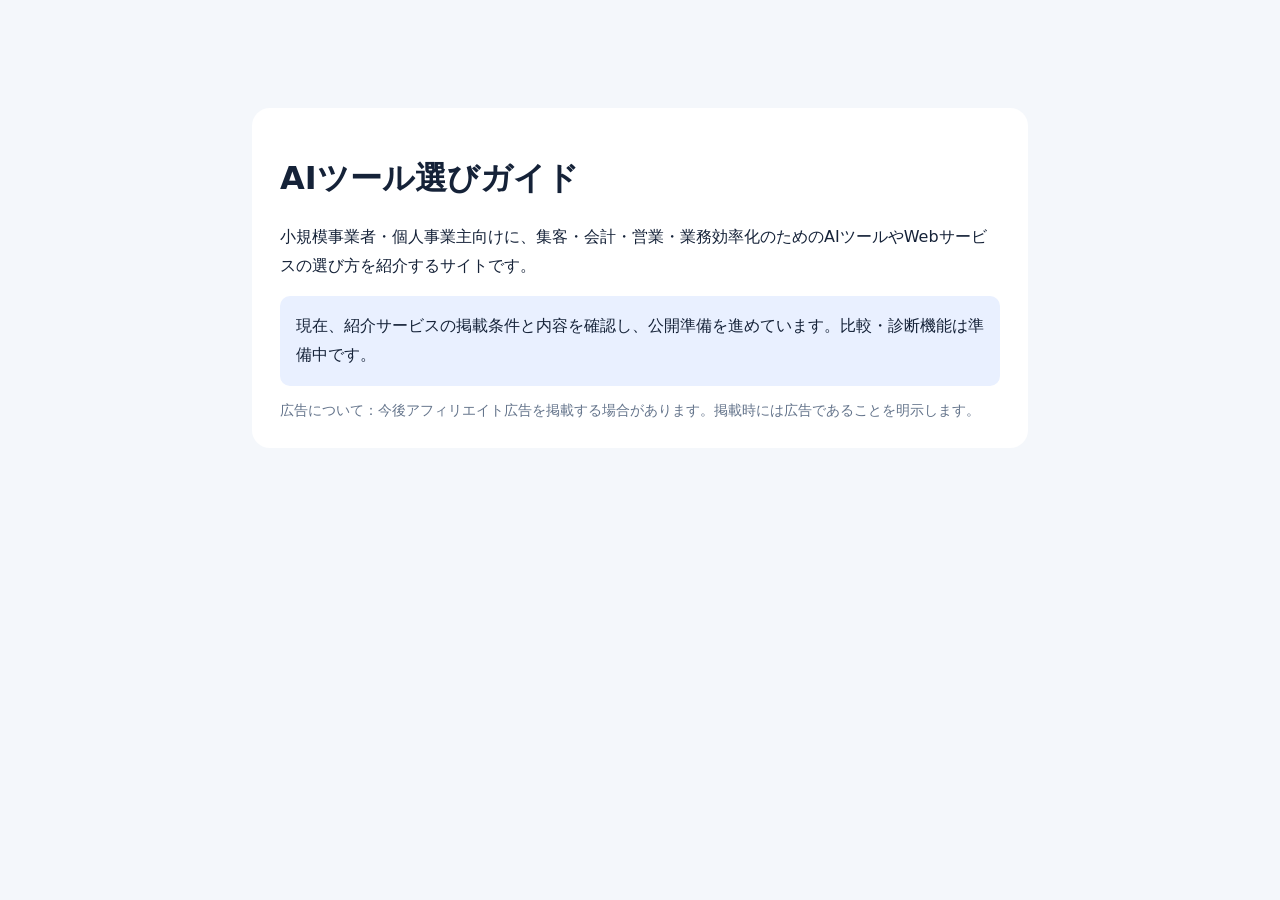
==== index.html @ c99169ab "Add initial Japanese website" ====
<!doctype html>
<html lang="ja"><head><meta charset="utf-8"><meta name="viewport" content="width=device-width,initial-scale=1"><meta name="robots" content="noindex,nofollow"><title>AIツール選びガイド｜準備中</title><style>body{font-family:system-ui,sans-serif;background:#f4f7fb;color:#152238;margin:0}main{max-width:720px;margin:12vh auto;padding:28px;background:white;border-radius:18px}h1{font-size:2rem}p{line-height:1.8}.note{background:#e9f0ff;padding:16px;border-radius:10px}footer{font-size:.85rem;color:#64748b}</style></head><body><main><h1>AIツール選びガイド</h1><p>小規模事業者・個人事業主向けに、集客・会計・営業・業務効率化のためのAIツールやWebサービスの選び方を紹介するサイトです。</p><p class="note">現在、紹介サービスの掲載条件と内容を確認し、公開準備を進めています。比較・診断機能は準備中です。</p><footer>広告について：今後アフィリエイト広告を掲載する場合があります。掲載時には広告であることを明示します。</footer></main></body></html>
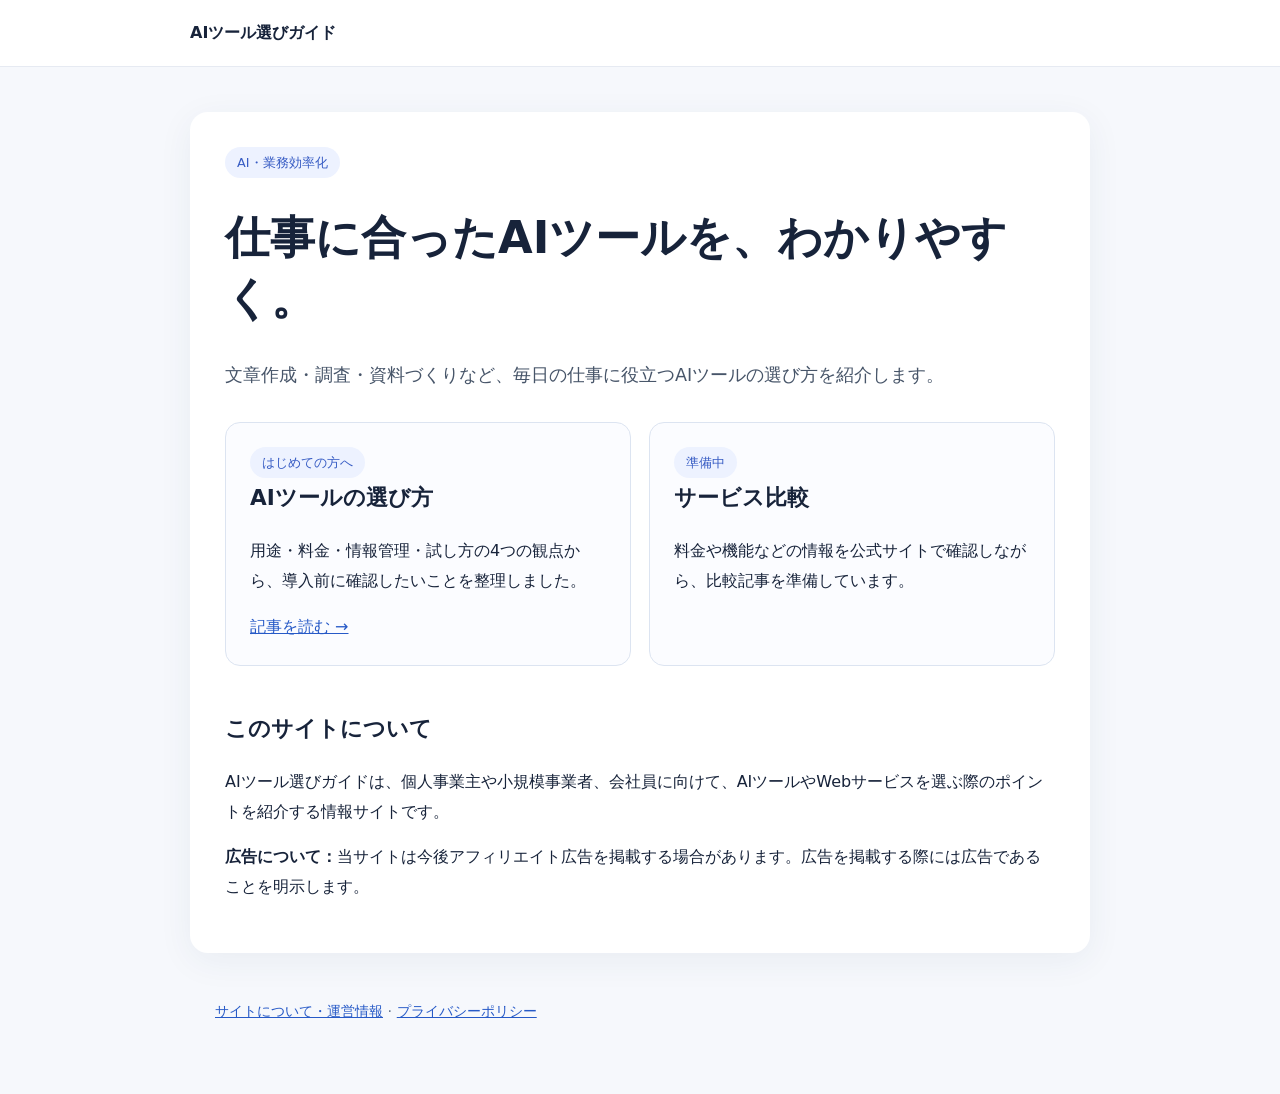
==== commit 9f53c8d6: "Publish informational AI tools guide homepage" ====
--- a/index.html
+++ b/index.html
@@ -1,2 +1 @@
-<!doctype html>
-<html lang="ja"><head><meta charset="utf-8"><meta name="viewport" content="width=device-width,initial-scale=1"><meta name="robots" content="noindex,nofollow"><title>AIツール選びガイド｜準備中</title><style>body{font-family:system-ui,sans-serif;background:#f4f7fb;color:#152238;margin:0}main{max-width:720px;margin:12vh auto;padding:28px;background:white;border-radius:18px}h1{font-size:2rem}p{line-height:1.8}.note{background:#e9f0ff;padding:16px;border-radius:10px}footer{font-size:.85rem;color:#64748b}</style></head><body><main><h1>AIツール選びガイド</h1><p>小規模事業者・個人事業主向けに、集客・会計・営業・業務効率化のためのAIツールやWebサービスの選び方を紹介するサイトです。</p><p class="note">現在、紹介サービスの掲載条件と内容を確認し、公開準備を進めています。比較・診断機能は準備中です。</p><footer>広告について：今後アフィリエイト広告を掲載する場合があります。掲載時には広告であることを明示します。</footer></main></body></html>
+<!doctype html><html lang="ja"><head><meta charset="utf-8"><meta name="viewport" content="width=device-width,initial-scale=1"><meta name="description" content="仕事で使うAIツールの選び方や導入時の確認ポイントを紹介します。"><title>AIツール選びガイド｜仕事に役立つAIツールの選び方</title><link rel="stylesheet" href="style.css"></head><body><header><a href="index.html">AIツール選びガイド</a></header><main><span class="pill">AI・業務効率化</span><h1>仕事に合ったAIツールを、わかりやすく。</h1><p class="lead">文章作成・調査・資料づくりなど、毎日の仕事に役立つAIツールの選び方を紹介します。</p><div class="cards"><section class="card"><span class="pill">はじめての方へ</span><h2>AIツールの選び方</h2><p>用途・料金・情報管理・試し方の4つの観点から、導入前に確認したいことを整理しました。</p><a href="articles/ai-tool-selection.html">記事を読む →</a></section><section class="card"><span class="pill">準備中</span><h2>サービス比較</h2><p>料金や機能などの情報を公式サイトで確認しながら、比較記事を準備しています。</p></section></div><h2>このサイトについて</h2><p>AIツール選びガイドは、個人事業主や小規模事業者、会社員に向けて、AIツールやWebサービスを選ぶ際のポイントを紹介する情報サイトです。</p><p><strong>広告について：</strong>当サイトは今後アフィリエイト広告を掲載する場合があります。広告を掲載する際には広告であることを明示します。</p></main><footer><a href="about.html">サイトについて・運営情報</a> · <a href="privacy.html">プライバシーポリシー</a></footer></body></html>
--- a/style.css
+++ b/style.css
@@ -0,0 +1 @@
+:root{color-scheme:light}*{box-sizing:border-box}body{margin:0;background:#f6f8fc;color:#17233a;font-family:system-ui,-apple-system,"Noto Sans JP",sans-serif;line-height:1.85}header{padding:18px max(24px,calc((100vw - 900px)/2));background:#fff;border-bottom:1px solid #e6eaf2}header a{font-weight:800;color:#17233a;text-decoration:none}main{max-width:900px;margin:45px auto;padding:35px;background:#fff;border-radius:18px;box-shadow:0 8px 35px #233b6110}h1{font-size:clamp(1.8rem,4vw,2.8rem);line-height:1.35}h2{margin-top:2em;font-size:1.35rem}p{margin:1em 0}a{color:#275ac7}.eyebrow{font-size:.85rem;font-weight:700;color:#375cc4}.lead{font-size:1.1rem;color:#475569}.cards{display:grid;grid-template-columns:repeat(auto-fit,minmax(240px,1fr));gap:18px;margin:30px 0}.card{border:1px solid #dce4f1;border-radius:15px;padding:24px;background:#fbfcff}.card h2{margin-top:0}.pill{display:inline-block;background:#edf2ff;color:#375cc4;padding:4px 12px;border-radius:20px;font-size:.8rem}footer{max-width:900px;margin:25px auto 70px;padding:0 25px;color:#64748b;font-size:.9rem}@media(max-width:600px){main{margin:20px 12px;padding:22px}header{padding:14px 20px}}
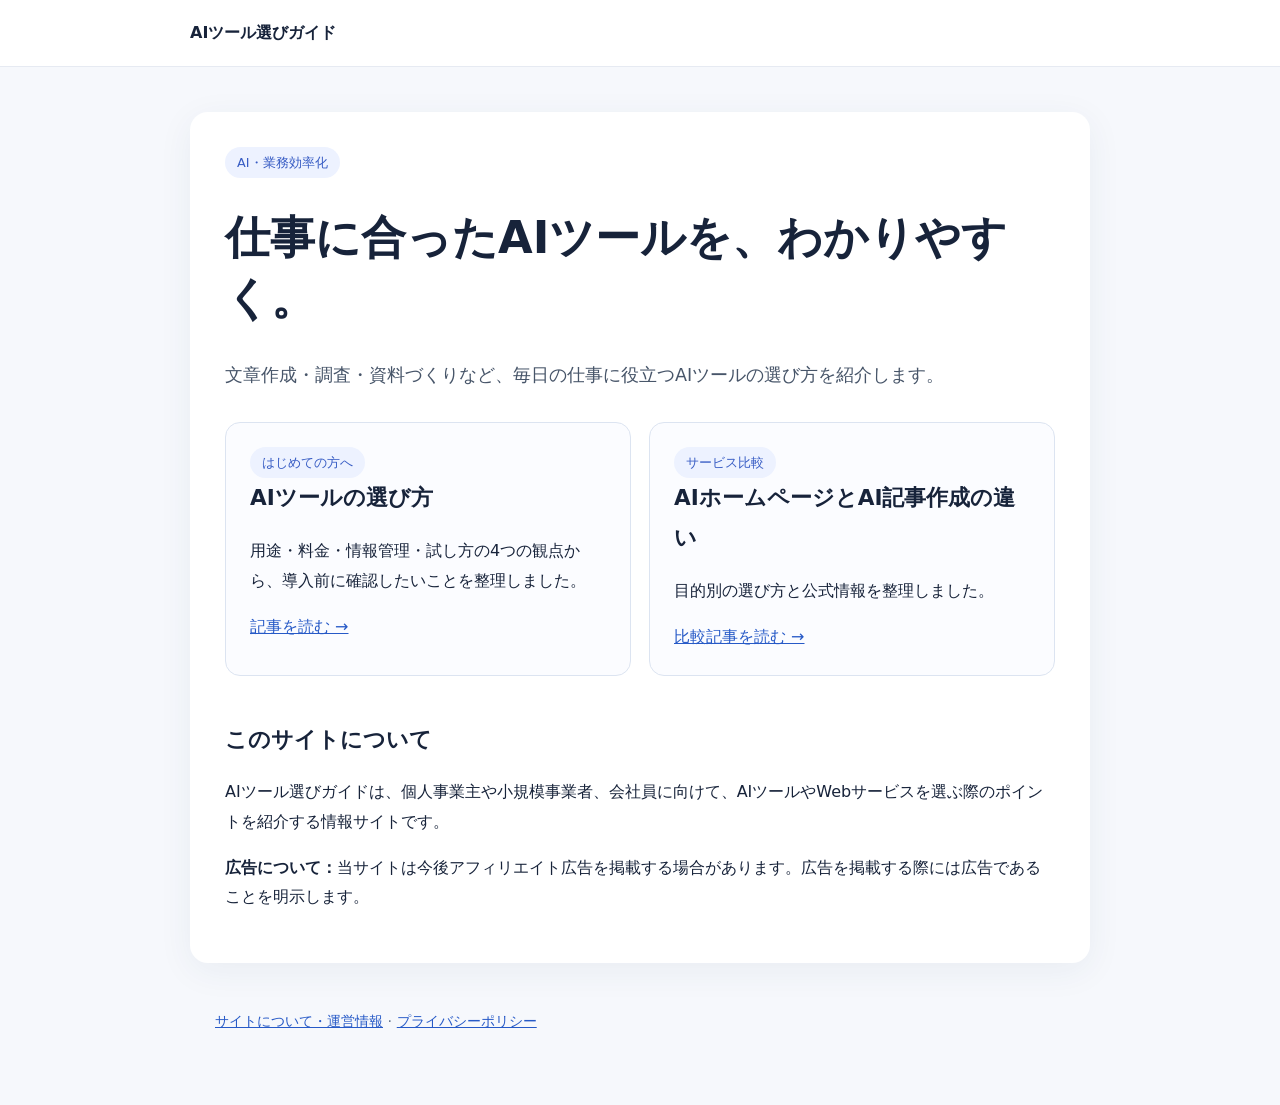
==== commit 6121eb4d: "Link comparison article from homepage" ====
--- a/index.html
+++ b/index.html
@@ -1 +1 @@
-<!doctype html><html lang="ja"><head><meta charset="utf-8"><meta name="viewport" content="width=device-width,initial-scale=1"><meta name="description" content="仕事で使うAIツールの選び方や導入時の確認ポイントを紹介します。"><title>AIツール選びガイド｜仕事に役立つAIツールの選び方</title><link rel="stylesheet" href="style.css"></head><body><header><a href="index.html">AIツール選びガイド</a></header><main><span class="pill">AI・業務効率化</span><h1>仕事に合ったAIツールを、わかりやすく。</h1><p class="lead">文章作成・調査・資料づくりなど、毎日の仕事に役立つAIツールの選び方を紹介します。</p><div class="cards"><section class="card"><span class="pill">はじめての方へ</span><h2>AIツールの選び方</h2><p>用途・料金・情報管理・試し方の4つの観点から、導入前に確認したいことを整理しました。</p><a href="articles/ai-tool-selection.html">記事を読む →</a></section><section class="card"><span class="pill">準備中</span><h2>サービス比較</h2><p>料金や機能などの情報を公式サイトで確認しながら、比較記事を準備しています。</p></section></div><h2>このサイトについて</h2><p>AIツール選びガイドは、個人事業主や小規模事業者、会社員に向けて、AIツールやWebサービスを選ぶ際のポイントを紹介する情報サイトです。</p><p><strong>広告について：</strong>当サイトは今後アフィリエイト広告を掲載する場合があります。広告を掲載する際には広告であることを明示します。</p></main><footer><a href="about.html">サイトについて・運営情報</a> · <a href="privacy.html">プライバシーポリシー</a></footer></body></html>+<!doctype html><html lang="ja"><head><meta charset="utf-8"><meta name="viewport" content="width=device-width,initial-scale=1"><meta name="description" content="仕事で使うAIツールの選び方や導入時の確認ポイントを紹介します。"><title>AIツール選びガイド｜仕事に役立つAIツールの選び方</title><link rel="stylesheet" href="style.css"></head><body><header><a href="index.html">AIツール選びガイド</a></header><main><span class="pill">AI・業務効率化</span><h1>仕事に合ったAIツールを、わかりやすく。</h1><p class="lead">文章作成・調査・資料づくりなど、毎日の仕事に役立つAIツールの選び方を紹介します。</p><div class="cards"><section class="card"><span class="pill">はじめての方へ</span><h2>AIツールの選び方</h2><p>用途・料金・情報管理・試し方の4つの観点から、導入前に確認したいことを整理しました。</p><a href="articles/ai-tool-selection.html">記事を読む →</a></section><section class="card"><span class="pill">サービス比較</span><h2>AIホームページとAI記事作成の違い</h2><p>目的別の選び方と公式情報を整理しました。</p><a href="articles/ai-homepage-vs-ai-writer.html">比較記事を読む →</a></section></div><h2>このサイトについて</h2><p>AIツール選びガイドは、個人事業主や小規模事業者、会社員に向けて、AIツールやWebサービスを選ぶ際のポイントを紹介する情報サイトです。</p><p><strong>広告について：</strong>当サイトは今後アフィリエイト広告を掲載する場合があります。広告を掲載する際には広告であることを明示します。</p></main><footer><a href="about.html">サイトについて・運営情報</a> · <a href="privacy.html">プライバシーポリシー</a></footer></body></html>
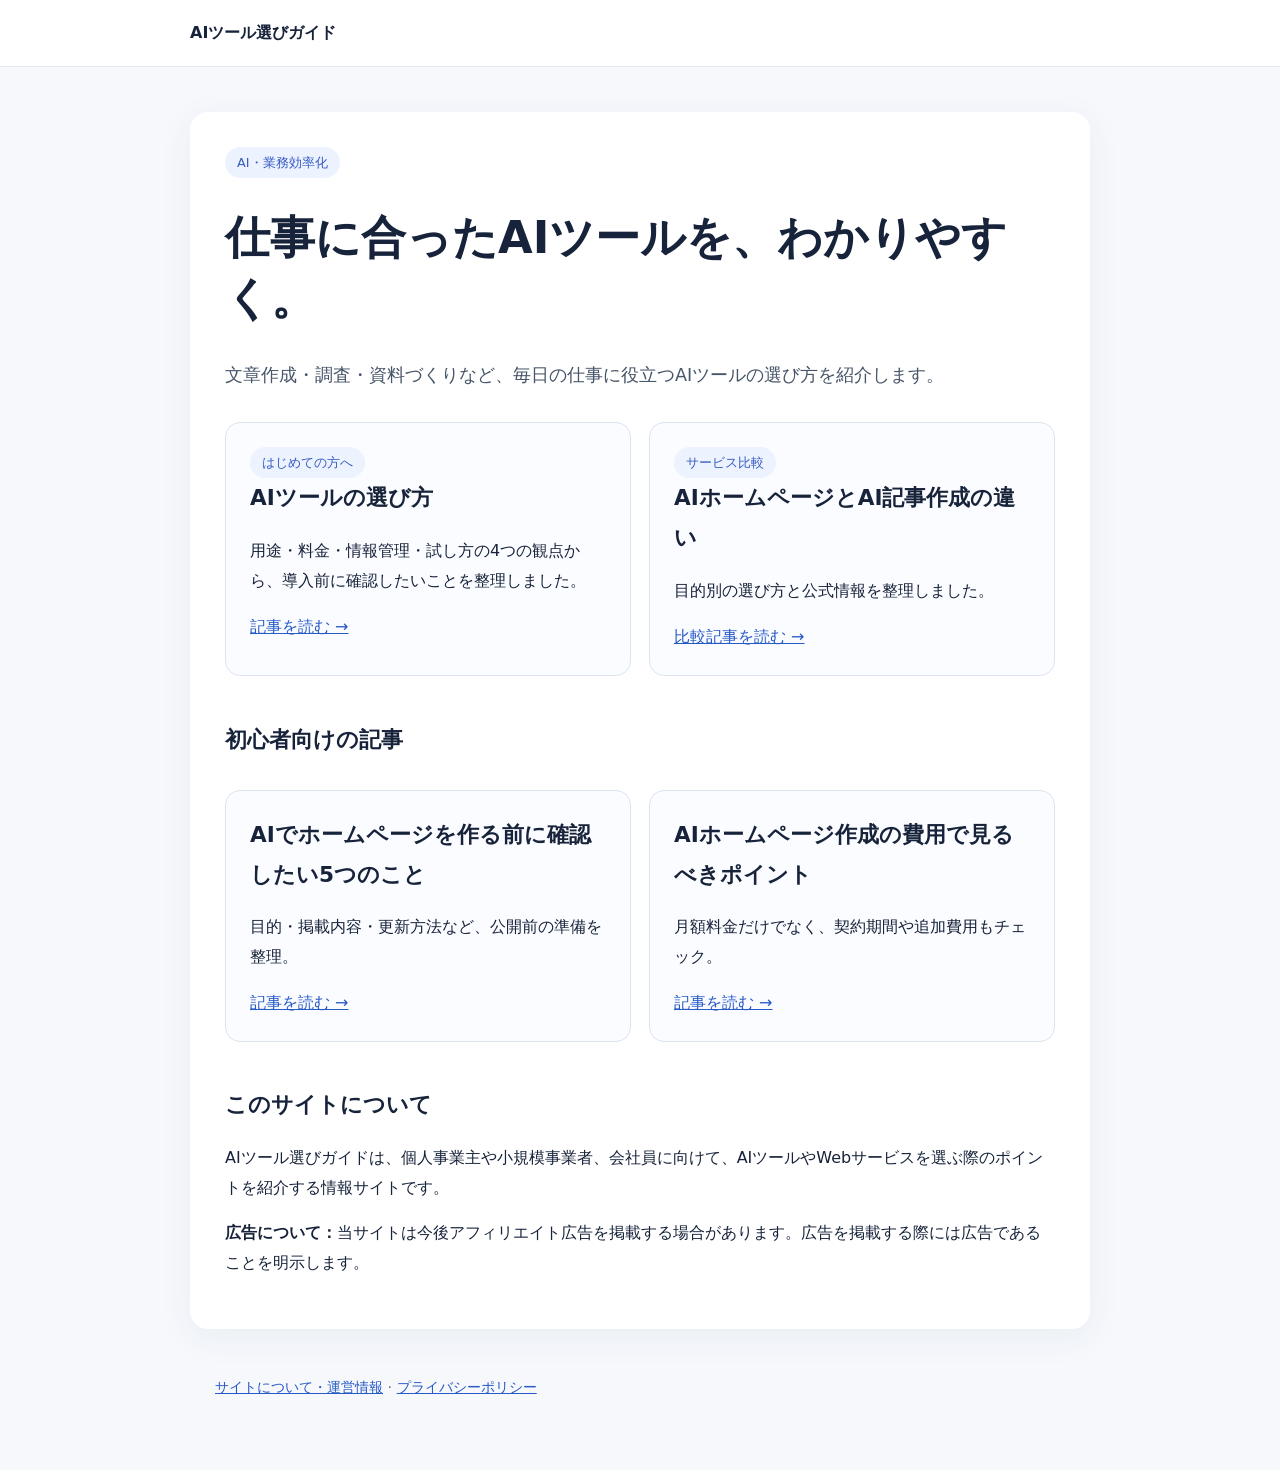
==== commit 1fd0bbe3: "Feature new guides on homepage" ====
--- a/index.html
+++ b/index.html
@@ -1 +1 @@
-<!doctype html><html lang="ja"><head><meta charset="utf-8"><meta name="viewport" content="width=device-width,initial-scale=1"><meta name="description" content="仕事で使うAIツールの選び方や導入時の確認ポイントを紹介します。"><title>AIツール選びガイド｜仕事に役立つAIツールの選び方</title><link rel="stylesheet" href="style.css"></head><body><header><a href="index.html">AIツール選びガイド</a></header><main><span class="pill">AI・業務効率化</span><h1>仕事に合ったAIツールを、わかりやすく。</h1><p class="lead">文章作成・調査・資料づくりなど、毎日の仕事に役立つAIツールの選び方を紹介します。</p><div class="cards"><section class="card"><span class="pill">はじめての方へ</span><h2>AIツールの選び方</h2><p>用途・料金・情報管理・試し方の4つの観点から、導入前に確認したいことを整理しました。</p><a href="articles/ai-tool-selection.html">記事を読む →</a></section><section class="card"><span class="pill">サービス比較</span><h2>AIホームページとAI記事作成の違い</h2><p>目的別の選び方と公式情報を整理しました。</p><a href="articles/ai-homepage-vs-ai-writer.html">比較記事を読む →</a></section></div><h2>このサイトについて</h2><p>AIツール選びガイドは、個人事業主や小規模事業者、会社員に向けて、AIツールやWebサービスを選ぶ際のポイントを紹介する情報サイトです。</p><p><strong>広告について：</strong>当サイトは今後アフィリエイト広告を掲載する場合があります。広告を掲載する際には広告であることを明示します。</p></main><footer><a href="about.html">サイトについて・運営情報</a> · <a href="privacy.html">プライバシーポリシー</a></footer></body></html>+<!doctype html><html lang="ja"><head><meta charset="utf-8"><meta name="viewport" content="width=device-width,initial-scale=1"><meta name="description" content="仕事で使うAIツールの選び方や導入時の確認ポイントを紹介します。"><title>AIツール選びガイド｜仕事に役立つAIツールの選び方</title><link rel="stylesheet" href="style.css"></head><body><header><a href="index.html">AIツール選びガイド</a></header><main><span class="pill">AI・業務効率化</span><h1>仕事に合ったAIツールを、わかりやすく。</h1><p class="lead">文章作成・調査・資料づくりなど、毎日の仕事に役立つAIツールの選び方を紹介します。</p><div class="cards"><section class="card"><span class="pill">はじめての方へ</span><h2>AIツールの選び方</h2><p>用途・料金・情報管理・試し方の4つの観点から、導入前に確認したいことを整理しました。</p><a href="articles/ai-tool-selection.html">記事を読む →</a></section><section class="card"><span class="pill">サービス比較</span><h2>AIホームページとAI記事作成の違い</h2><p>目的別の選び方と公式情報を整理しました。</p><a href="articles/ai-homepage-vs-ai-writer.html">比較記事を読む →</a></section></div><h2>初心者向けの記事</h2><div class="cards"><section class="card"><h2>AIでホームページを作る前に確認したい5つのこと</h2><p>目的・掲載内容・更新方法など、公開前の準備を整理。</p><a href="articles/ai-homepage-beginner.html">記事を読む →</a></section><section class="card"><h2>AIホームページ作成の費用で見るべきポイント</h2><p>月額料金だけでなく、契約期間や追加費用もチェック。</p><a href="articles/ai-homepage-cost.html">記事を読む →</a></section></div><h2>このサイトについて</h2><p>AIツール選びガイドは、個人事業主や小規模事業者、会社員に向けて、AIツールやWebサービスを選ぶ際のポイントを紹介する情報サイトです。</p><p><strong>広告について：</strong>当サイトは今後アフィリエイト広告を掲載する場合があります。広告を掲載する際には広告であることを明示します。</p></main><footer><a href="about.html">サイトについて・運営情報</a> · <a href="privacy.html">プライバシーポリシー</a></footer></body></html>
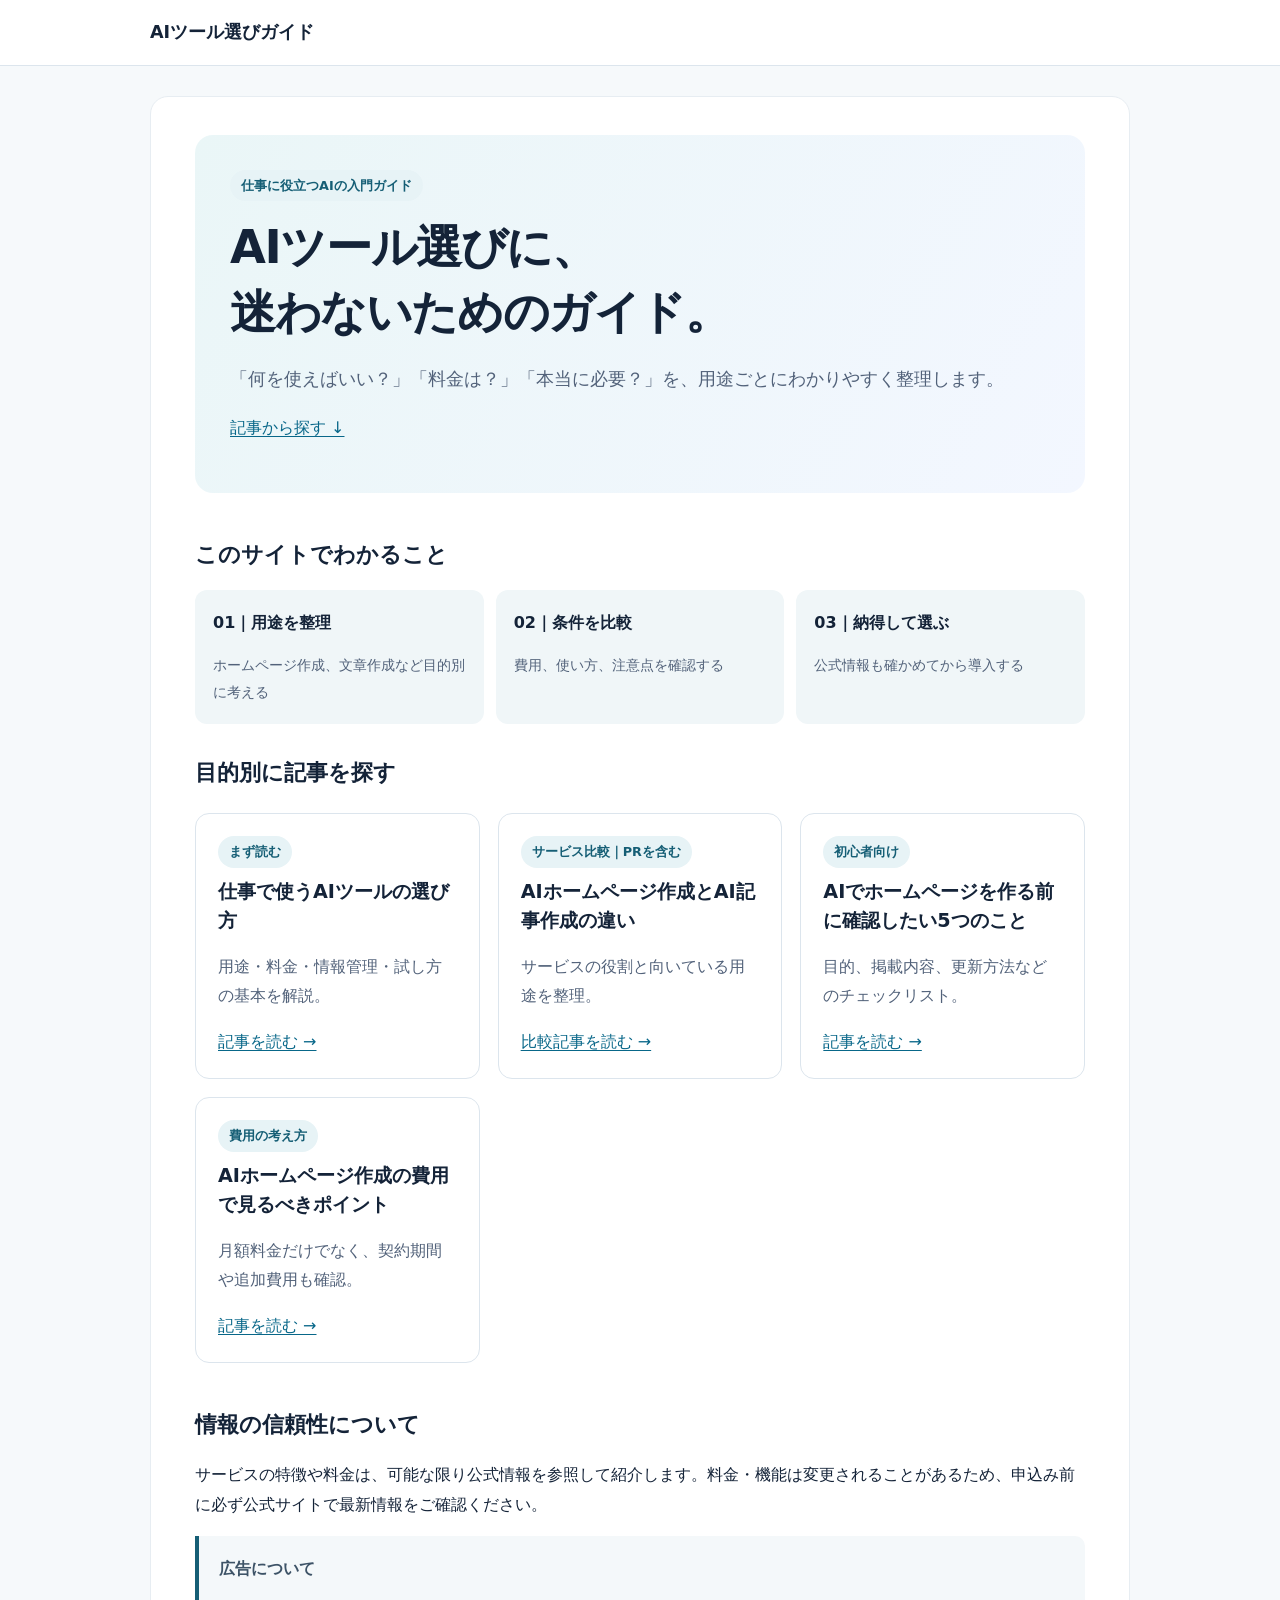
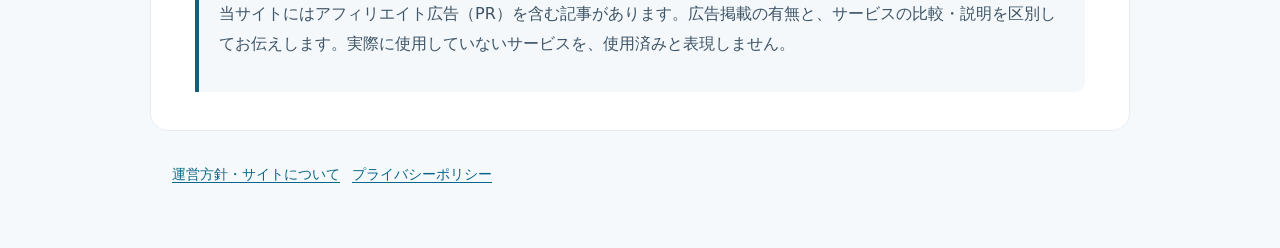
==== commit 5f042f83: "Improve clarity accessibility and editorial transparency" ====
--- a/index.html
+++ b/index.html
@@ -1 +1 @@
-<!doctype html><html lang="ja"><head><meta charset="utf-8"><meta name="viewport" content="width=device-width,initial-scale=1"><meta name="description" content="仕事で使うAIツールの選び方や導入時の確認ポイントを紹介します。"><title>AIツール選びガイド｜仕事に役立つAIツールの選び方</title><link rel="stylesheet" href="style.css"></head><body><header><a href="index.html">AIツール選びガイド</a></header><main><span class="pill">AI・業務効率化</span><h1>仕事に合ったAIツールを、わかりやすく。</h1><p class="lead">文章作成・調査・資料づくりなど、毎日の仕事に役立つAIツールの選び方を紹介します。</p><div class="cards"><section class="card"><span class="pill">はじめての方へ</span><h2>AIツールの選び方</h2><p>用途・料金・情報管理・試し方の4つの観点から、導入前に確認したいことを整理しました。</p><a href="articles/ai-tool-selection.html">記事を読む →</a></section><section class="card"><span class="pill">サービス比較</span><h2>AIホームページとAI記事作成の違い</h2><p>目的別の選び方と公式情報を整理しました。</p><a href="articles/ai-homepage-vs-ai-writer.html">比較記事を読む →</a></section></div><h2>初心者向けの記事</h2><div class="cards"><section class="card"><h2>AIでホームページを作る前に確認したい5つのこと</h2><p>目的・掲載内容・更新方法など、公開前の準備を整理。</p><a href="articles/ai-homepage-beginner.html">記事を読む →</a></section><section class="card"><h2>AIホームページ作成の費用で見るべきポイント</h2><p>月額料金だけでなく、契約期間や追加費用もチェック。</p><a href="articles/ai-homepage-cost.html">記事を読む →</a></section></div><h2>このサイトについて</h2><p>AIツール選びガイドは、個人事業主や小規模事業者、会社員に向けて、AIツールやWebサービスを選ぶ際のポイントを紹介する情報サイトです。</p><p><strong>広告について：</strong>当サイトは今後アフィリエイト広告を掲載する場合があります。広告を掲載する際には広告であることを明示します。</p></main><footer><a href="about.html">サイトについて・運営情報</a> · <a href="privacy.html">プライバシーポリシー</a></footer></body></html>+<!doctype html><html lang="ja"><head><meta charset="utf-8"><meta name="viewport" content="width=device-width,initial-scale=1"><meta name="description" content="AIツールの選び方、ホームページ作成、記事作成の違いを初心者向けに解説。用途と費用を比較して選べる情報サイト。"><title>AIツール選びガイド｜仕事に役立つAIサービスをわかりやすく</title><link rel="stylesheet" href="style.css"></head><body><header><a href="index.html">AIツール選びガイド</a></header><main><section class="hero"><span class="pill">仕事に役立つAIの入門ガイド</span><h1>AIツール選びに、<br>迷わないためのガイド。</h1><p class="lead">「何を使えばいい？」「料金は？」「本当に必要？」を、用途ごとにわかりやすく整理します。</p><p><a href="#guides">記事から探す ↓</a></p></section><section aria-labelledby="how-title"><h2 id="how-title">このサイトでわかること</h2><div class="steps"><div class="step"><strong>01｜用途を整理</strong><p>ホームページ作成、文章作成など目的別に考える</p></div><div class="step"><strong>02｜条件を比較</strong><p>費用、使い方、注意点を確認する</p></div><div class="step"><strong>03｜納得して選ぶ</strong><p>公式情報も確かめてから導入する</p></div></div></section><section id="guides" aria-labelledby="guides-title"><div class="section-heading"><h2 id="guides-title">目的別に記事を探す</h2></div><div class="cards"><article class="card"><span class="pill">まず読む</span><h2>仕事で使うAIツールの選び方</h2><p>用途・料金・情報管理・試し方の基本を解説。</p><a href="articles/ai-tool-selection.html">記事を読む →</a></article><article class="card"><span class="pill">サービス比較｜PRを含む</span><h2>AIホームページ作成とAI記事作成の違い</h2><p>サービスの役割と向いている用途を整理。</p><a href="articles/ai-homepage-vs-ai-writer.html">比較記事を読む →</a></article><article class="card"><span class="pill">初心者向け</span><h2>AIでホームページを作る前に確認したい5つのこと</h2><p>目的、掲載内容、更新方法などのチェックリスト。</p><a href="articles/ai-homepage-beginner.html">記事を読む →</a></article><article class="card"><span class="pill">費用の考え方</span><h2>AIホームページ作成の費用で見るべきポイント</h2><p>月額料金だけでなく、契約期間や追加費用も確認。</p><a href="articles/ai-homepage-cost.html">記事を読む →</a></article></div></section><section aria-labelledby="policy-title"><h2 id="policy-title">情報の信頼性について</h2><p>サービスの特徴や料金は、可能な限り公式情報を参照して紹介します。料金・機能は変更されることがあるため、申込み前に必ず公式サイトで最新情報をご確認ください。</p><div class="note"><strong>広告について</strong><p>当サイトにはアフィリエイト広告（PR）を含む記事があります。広告掲載の有無と、サービスの比較・説明を区別してお伝えします。実際に使用していないサービスを、使用済みと表現しません。</p></div></section></main><footer><a href="about.html">運営方針・サイトについて</a><a href="privacy.html">プライバシーポリシー</a></footer></body></html>
--- a/style.css
+++ b/style.css
@@ -1 +1 @@
-:root{color-scheme:light}*{box-sizing:border-box}body{margin:0;background:#f6f8fc;color:#17233a;font-family:system-ui,-apple-system,"Noto Sans JP",sans-serif;line-height:1.85}header{padding:18px max(24px,calc((100vw - 900px)/2));background:#fff;border-bottom:1px solid #e6eaf2}header a{font-weight:800;color:#17233a;text-decoration:none}main{max-width:900px;margin:45px auto;padding:35px;background:#fff;border-radius:18px;box-shadow:0 8px 35px #233b6110}h1{font-size:clamp(1.8rem,4vw,2.8rem);line-height:1.35}h2{margin-top:2em;font-size:1.35rem}p{margin:1em 0}a{color:#275ac7}.eyebrow{font-size:.85rem;font-weight:700;color:#375cc4}.lead{font-size:1.1rem;color:#475569}.cards{display:grid;grid-template-columns:repeat(auto-fit,minmax(240px,1fr));gap:18px;margin:30px 0}.card{border:1px solid #dce4f1;border-radius:15px;padding:24px;background:#fbfcff}.card h2{margin-top:0}.pill{display:inline-block;background:#edf2ff;color:#375cc4;padding:4px 12px;border-radius:20px;font-size:.8rem}footer{max-width:900px;margin:25px auto 70px;padding:0 25px;color:#64748b;font-size:.9rem}@media(max-width:600px){main{margin:20px 12px;padding:22px}header{padding:14px 20px}}+:root{color-scheme:light;--ink:#142338;--muted:#52627a;--line:#dce5ed;--brand:#155e75;--bg:#f6f9fb}*{box-sizing:border-box}html{scroll-behavior:smooth}body{margin:0;background:var(--bg);color:var(--ink);font-family:system-ui,-apple-system,"Noto Sans JP",sans-serif;line-height:1.85}a{color:#086789;text-underline-offset:3px}a:hover{color:#064e65}a:focus-visible{outline:3px solid #f2ae49;outline-offset:3px}header{background:#fff;border-bottom:1px solid var(--line);padding:16px max(22px,calc((100vw - 980px)/2))}header a{font-size:1.1rem;font-weight:800;color:var(--ink);text-decoration:none}main{max-width:980px;margin:30px auto;padding:38px 44px;background:#fff;border:1px solid #e7edf2;border-radius:18px}h1{font-size:clamp(1.9rem,4vw,2.9rem);line-height:1.4;letter-spacing:-.03em}h2{font-size:1.4rem;line-height:1.5;margin-top:2em}h3{font-size:1.12rem}p{margin:1em 0}ul{padding-left:1.5em}.lead{font-size:1.1rem;color:var(--muted)}.pill{display:inline-block;padding:4px 11px;border-radius:999px;background:#e7f3f6;color:#155e75;font-size:.8rem;font-weight:700}.cards{display:grid;grid-template-columns:repeat(auto-fit,minmax(260px,1fr));gap:18px;margin:24px 0}.card{padding:22px;border:1px solid var(--line);border-radius:14px;background:#fff}.card h2{margin:10px 0;font-size:1.2rem}.card p{color:var(--muted)}.hero{padding:35px;background:linear-gradient(120deg,#eaf6f7,#f3f7ff);border-radius:18px}.hero h1{max-width:720px;margin:14px 0}.kicker{color:var(--brand);font-weight:750;font-size:.9rem}.section-heading{display:flex;align-items:center;justify-content:space-between;gap:12px;margin-top:32px}.section-heading h2{margin:0}.steps{display:grid;grid-template-columns:repeat(3,1fr);gap:12px}.step{padding:18px;border-radius:12px;background:#f0f6f8}.step strong{display:block}.step p{font-size:.9rem;color:var(--muted);margin-bottom:0}.note{padding:18px 20px;border-left:4px solid var(--brand);background:#f4f8fa;border-radius:0 10px 10px 0;color:#3d5367}.article-meta{color:var(--muted);font-size:.88rem}.comparison{width:100%;border-collapse:collapse;margin:20px 0}.comparison th,.comparison td{padding:12px;border:1px solid var(--line);text-align:left;vertical-align:top}.comparison th{background:#edf5f7}footer{max-width:980px;margin:24px auto 60px;padding:0 22px;color:var(--muted);font-size:.9rem}footer a{margin-right:12px}@media(max-width:650px){header{padding:13px 18px}main{margin:12px;padding:22px 18px;border-radius:12px}h1{font-size:1.9rem}.hero{padding:24px 18px}.steps{grid-template-columns:1fr}.cards{grid-template-columns:1fr;gap:12px}.card{padding:18px}}
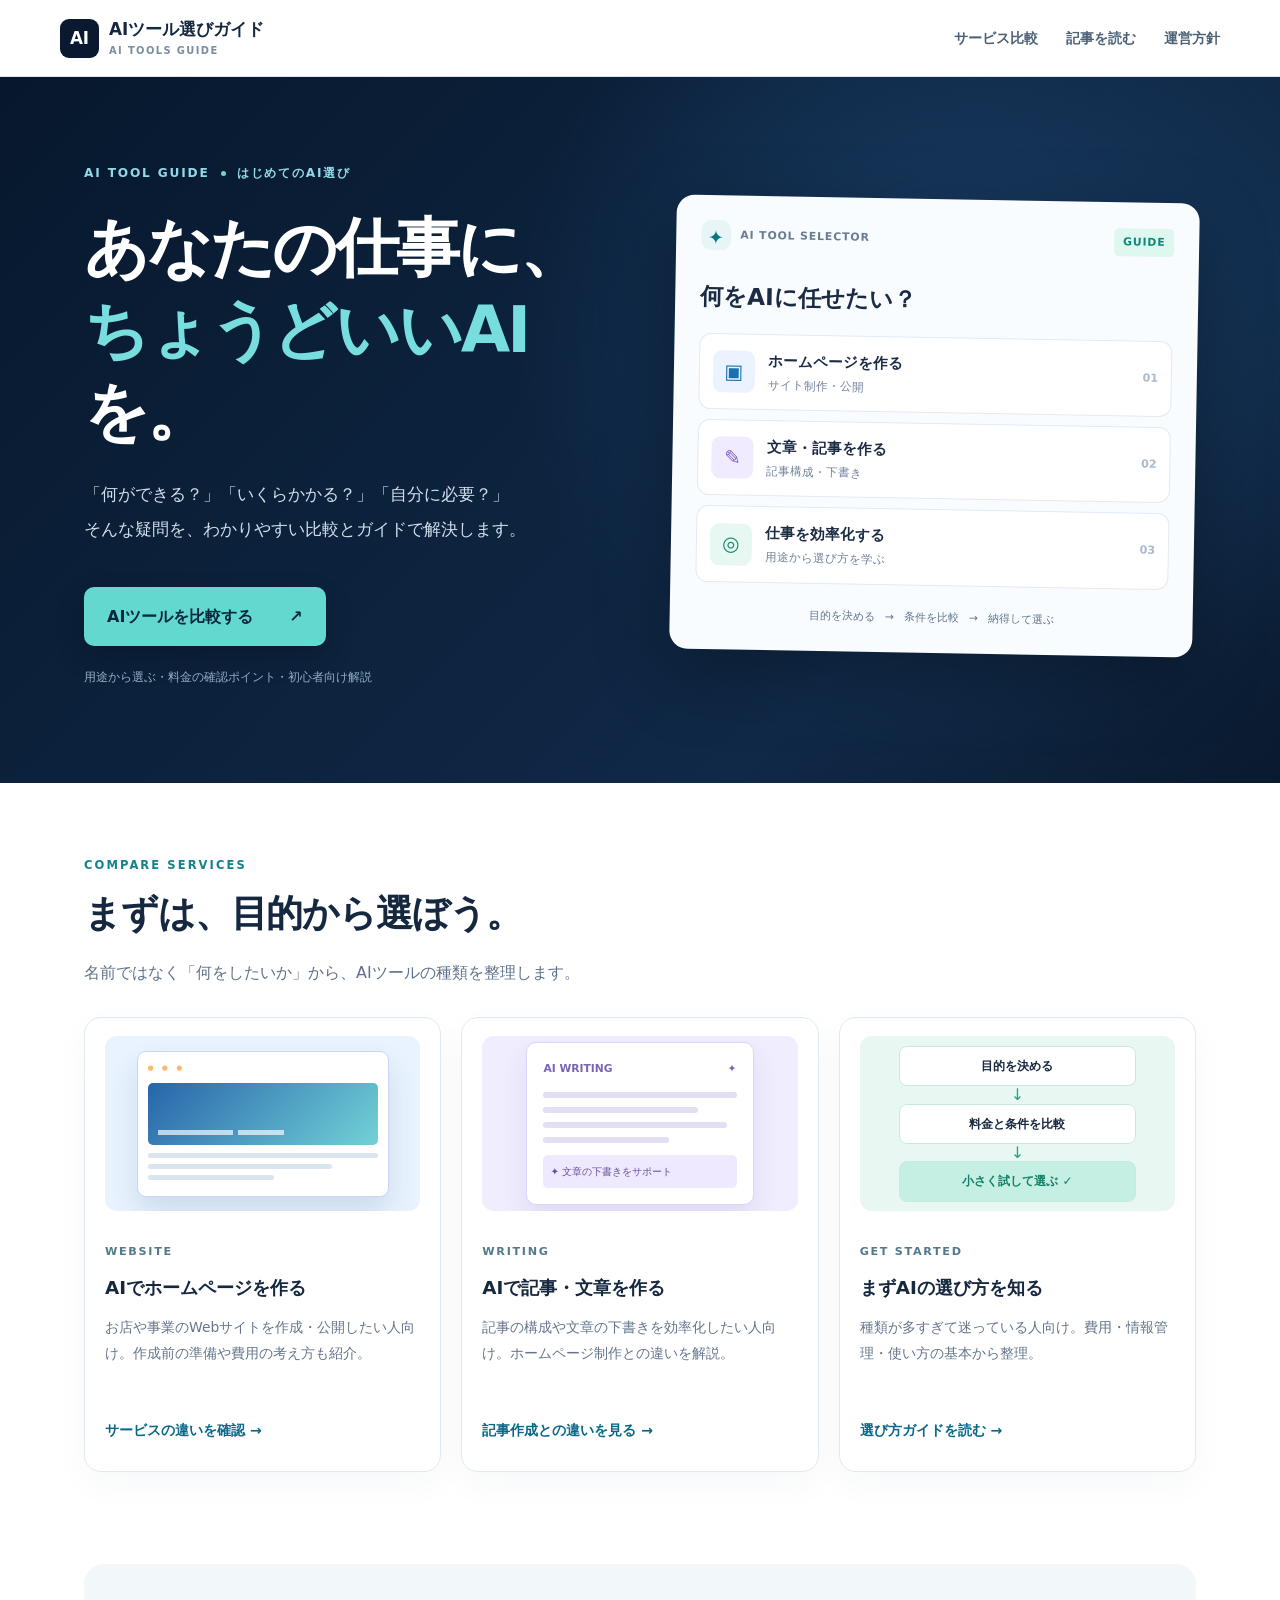
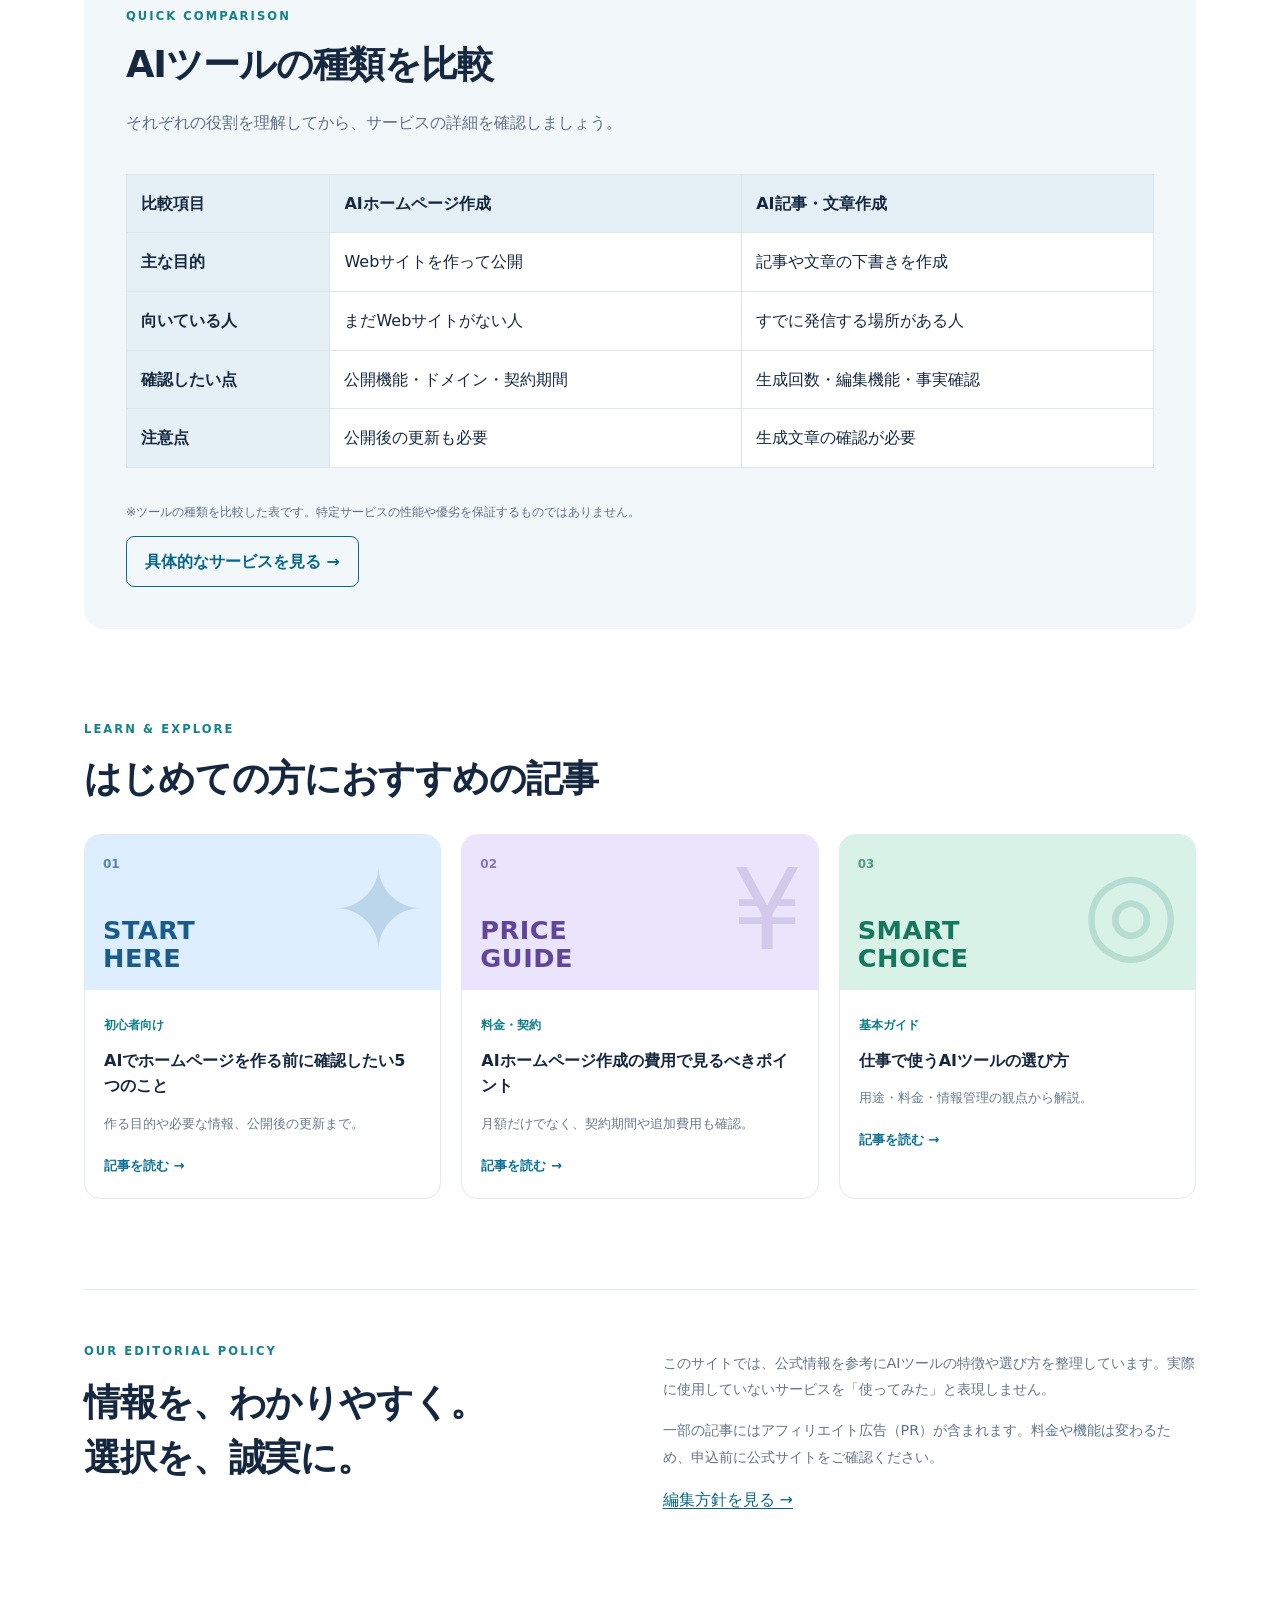
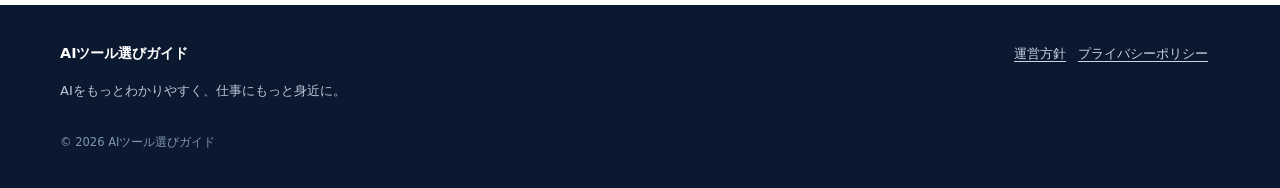
==== commit 6ecda959: "Major homepage visual redesign with illustrated comparison sections" ====
--- a/index.html
+++ b/index.html
@@ -1 +1 @@
-<!doctype html><html lang="ja"><head><meta charset="utf-8"><meta name="viewport" content="width=device-width,initial-scale=1"><meta name="description" content="AIツールの選び方、ホームページ作成、記事作成の違いを初心者向けに解説。用途と費用を比較して選べる情報サイト。"><title>AIツール選びガイド｜仕事に役立つAIサービスをわかりやすく</title><link rel="stylesheet" href="style.css"></head><body><header><a href="index.html">AIツール選びガイド</a></header><main><section class="hero"><span class="pill">仕事に役立つAIの入門ガイド</span><h1>AIツール選びに、<br>迷わないためのガイド。</h1><p class="lead">「何を使えばいい？」「料金は？」「本当に必要？」を、用途ごとにわかりやすく整理します。</p><p><a href="#guides">記事から探す ↓</a></p></section><section aria-labelledby="how-title"><h2 id="how-title">このサイトでわかること</h2><div class="steps"><div class="step"><strong>01｜用途を整理</strong><p>ホームページ作成、文章作成など目的別に考える</p></div><div class="step"><strong>02｜条件を比較</strong><p>費用、使い方、注意点を確認する</p></div><div class="step"><strong>03｜納得して選ぶ</strong><p>公式情報も確かめてから導入する</p></div></div></section><section id="guides" aria-labelledby="guides-title"><div class="section-heading"><h2 id="guides-title">目的別に記事を探す</h2></div><div class="cards"><article class="card"><span class="pill">まず読む</span><h2>仕事で使うAIツールの選び方</h2><p>用途・料金・情報管理・試し方の基本を解説。</p><a href="articles/ai-tool-selection.html">記事を読む →</a></article><article class="card"><span class="pill">サービス比較｜PRを含む</span><h2>AIホームページ作成とAI記事作成の違い</h2><p>サービスの役割と向いている用途を整理。</p><a href="articles/ai-homepage-vs-ai-writer.html">比較記事を読む →</a></article><article class="card"><span class="pill">初心者向け</span><h2>AIでホームページを作る前に確認したい5つのこと</h2><p>目的、掲載内容、更新方法などのチェックリスト。</p><a href="articles/ai-homepage-beginner.html">記事を読む →</a></article><article class="card"><span class="pill">費用の考え方</span><h2>AIホームページ作成の費用で見るべきポイント</h2><p>月額料金だけでなく、契約期間や追加費用も確認。</p><a href="articles/ai-homepage-cost.html">記事を読む →</a></article></div></section><section aria-labelledby="policy-title"><h2 id="policy-title">情報の信頼性について</h2><p>サービスの特徴や料金は、可能な限り公式情報を参照して紹介します。料金・機能は変更されることがあるため、申込み前に必ず公式サイトで最新情報をご確認ください。</p><div class="note"><strong>広告について</strong><p>当サイトにはアフィリエイト広告（PR）を含む記事があります。広告掲載の有無と、サービスの比較・説明を区別してお伝えします。実際に使用していないサービスを、使用済みと表現しません。</p></div></section></main><footer><a href="about.html">運営方針・サイトについて</a><a href="privacy.html">プライバシーポリシー</a></footer></body></html>+<!doctype html><html lang="ja"><head><meta charset="utf-8"><meta name="viewport" content="width=device-width,initial-scale=1"><meta name="description" content="AIホームページ作成やAI文章作成ツールを用途・費用・特徴から比較。初心者にもわかりやすいAIツール選びのガイド。"><meta name="theme-color" content="#0b1930"><title>AIツール選びガイド｜目的から選べるAIサービス比較</title><link rel="stylesheet" href="style.css"></head><body class="homepage"><header class="site-header"><div class="header-inner"><a class="logo" href="index.html"><span class="logo-mark">AI</span><span>AIツール選びガイド<small>AI TOOLS GUIDE</small></span></a><nav aria-label="メインメニュー"><a href="#tools">サービス比較</a><a href="#guides">記事を読む</a><a href="about.html">運営方針</a></nav></div></header><section class="hero-wide"><div class="hero-inner"><div class="hero-copy"><div class="eyebrow-light">AI TOOL GUIDE <span class="tiny-dot"></span> はじめてのAI選び</div><h1>あなたの仕事に、<br><em>ちょうどいいAI</em>を。</h1><p>「何ができる？」「いくらかかる？」「自分に必要？」<br>そんな疑問を、わかりやすい比較とガイドで解決します。</p><a class="cta" href="#tools">AIツールを比較する <span aria-hidden="true">↗</span></a><div class="hero-note">用途から選ぶ・料金の確認ポイント・初心者向け解説</div></div><div class="hero-visual" role="img" aria-label="AIツール選びの流れを表す図解"><div class="visual-top"><span class="visual-orb">✦</span><span>AI TOOL SELECTOR</span><span class="visual-status">GUIDE</span></div><div class="visual-title">何をAIに任せたい？</div><div class="visual-options"><div class="visual-option"><span class="visual-icon">▣</span><span>ホームページを作る<small>サイト制作・公開</small></span><b>01</b></div><div class="visual-option"><span class="visual-icon">✎</span><span>文章・記事を作る<small>記事構成・下書き</small></span><b>02</b></div><div class="visual-option"><span class="visual-icon">◎</span><span>仕事を効率化する<small>用途から選び方を学ぶ</small></span><b>03</b></div></div><div class="visual-bottom"><span>目的を決める</span><span>→</span><span>条件を比較</span><span>→</span><span>納得して選ぶ</span></div></div></div></section><main class="home-main"><section class="section-intro" id="tools"><div><div class="section-kicker">COMPARE SERVICES</div><h2>まずは、目的から選ぼう。</h2><p>名前ではなく「何をしたいか」から、AIツールの種類を整理します。</p></div></section><div class="feature-grid"><article class="feature-card feature-blue"><div class="feature-illustration"><div class="browser-mock"><div class="browser-dots">● ● ●</div><div class="browser-image"><span></span><span></span></div><div class="browser-lines"><i></i><i></i><i></i></div></div></div><span class="feature-label">WEBSITE</span><h3>AIでホームページを作る</h3><p>お店や事業のWebサイトを作成・公開したい人向け。作成前の準備や費用の考え方も紹介。</p><a class="text-link" href="articles/ai-homepage-vs-ai-writer.html">サービスの違いを確認 <span>→</span></a></article><article class="feature-card feature-lilac"><div class="feature-illustration"><div class="document-mock"><div class="doc-top">AI WRITING <span>✦</span></div><i></i><i></i><i></i><i></i><div class="doc-highlight">✦ 文章の下書きをサポート</div></div></div><span class="feature-label">WRITING</span><h3>AIで記事・文章を作る</h3><p>記事の構成や文章の下書きを効率化したい人向け。ホームページ制作との違いを解説。</p><a class="text-link" href="articles/ai-homepage-vs-ai-writer.html">記事作成との違いを見る <span>→</span></a></article><article class="feature-card feature-mint"><div class="feature-illustration"><div class="workflow-mock"><div class="workflow-item">目的を決める</div><div class="workflow-arrow">↓</div><div class="workflow-item">料金と条件を比較</div><div class="workflow-arrow">↓</div><div class="workflow-item workflow-final">小さく試して選ぶ ✓</div></div></div><span class="feature-label">GET STARTED</span><h3>まずAIの選び方を知る</h3><p>種類が多すぎて迷っている人向け。費用・情報管理・使い方の基本から整理。</p><a class="text-link" href="articles/ai-tool-selection.html">選び方ガイドを読む <span>→</span></a></article></div><section class="compare-section" aria-labelledby="compare-title"><div class="section-kicker">QUICK COMPARISON</div><h2 id="compare-title">AIツールの種類を比較</h2><p>それぞれの役割を理解してから、サービスの詳細を確認しましょう。</p><div class="table-scroll"><table class="comparison"><thead><tr><th>比較項目</th><th>AIホームページ作成</th><th>AI記事・文章作成</th></tr></thead><tbody><tr><th>主な目的</th><td>Webサイトを作って公開</td><td>記事や文章の下書きを作成</td></tr><tr><th>向いている人</th><td>まだWebサイトがない人</td><td>すでに発信する場所がある人</td></tr><tr><th>確認したい点</th><td>公開機能・ドメイン・契約期間</td><td>生成回数・編集機能・事実確認</td></tr><tr><th>注意点</th><td>公開後の更新も必要</td><td>生成文章の確認が必要</td></tr></tbody></table></div><p class="table-note">※ツールの種類を比較した表です。特定サービスの性能や優劣を保証するものではありません。</p><a class="outline-cta" href="articles/ai-homepage-vs-ai-writer.html">具体的なサービスを見る →</a></section><section class="article-section" id="guides"><div class="section-kicker">LEARN & EXPLORE</div><h2>はじめての方におすすめの記事</h2><div class="article-grid"><a class="article-tile" href="articles/ai-homepage-beginner.html"><div class="article-art art-one"><span>01</span><strong>START<br>HERE</strong><span class="art-symbol">✦</span></div><div class="article-body"><span class="article-tag">初心者向け</span><h3>AIでホームページを作る前に確認したい5つのこと</h3><p>作る目的や必要な情報、公開後の更新まで。</p><span class="read-more">記事を読む →</span></div></a><a class="article-tile" href="articles/ai-homepage-cost.html"><div class="article-art art-two"><span>02</span><strong>PRICE<br>GUIDE</strong><span class="art-symbol">¥</span></div><div class="article-body"><span class="article-tag">料金・契約</span><h3>AIホームページ作成の費用で見るべきポイント</h3><p>月額だけでなく、契約期間や追加費用も確認。</p><span class="read-more">記事を読む →</span></div></a><a class="article-tile" href="articles/ai-tool-selection.html"><div class="article-art art-three"><span>03</span><strong>SMART<br>CHOICE</strong><span class="art-symbol">◎</span></div><div class="article-body"><span class="article-tag">基本ガイド</span><h3>仕事で使うAIツールの選び方</h3><p>用途・料金・情報管理の観点から解説。</p><span class="read-more">記事を読む →</span></div></a></div></section><section class="trust-section"><div><span class="section-kicker">OUR EDITORIAL POLICY</span><h2>情報を、わかりやすく。<br>選択を、誠実に。</h2></div><div><p>このサイトでは、公式情報を参考にAIツールの特徴や選び方を整理しています。実際に使用していないサービスを「使ってみた」と表現しません。</p><p>一部の記事にはアフィリエイト広告（PR）が含まれます。料金や機能は変わるため、申込前に公式サイトをご確認ください。</p><a href="about.html">編集方針を見る →</a></div></section></main><footer class="site-footer"><div><strong>AIツール選びガイド</strong><p>AIをもっとわかりやすく、仕事にもっと身近に。</p></div><div><a href="about.html">運営方針</a><a href="privacy.html">プライバシーポリシー</a></div><small>© 2026 AIツール選びガイド</small></footer></body></html>
--- a/style.css
+++ b/style.css
@@ -1 +1 @@
-:root{color-scheme:light;--ink:#142338;--muted:#52627a;--line:#dce5ed;--brand:#155e75;--bg:#f6f9fb}*{box-sizing:border-box}html{scroll-behavior:smooth}body{margin:0;background:var(--bg);color:var(--ink);font-family:system-ui,-apple-system,"Noto Sans JP",sans-serif;line-height:1.85}a{color:#086789;text-underline-offset:3px}a:hover{color:#064e65}a:focus-visible{outline:3px solid #f2ae49;outline-offset:3px}header{background:#fff;border-bottom:1px solid var(--line);padding:16px max(22px,calc((100vw - 980px)/2))}header a{font-size:1.1rem;font-weight:800;color:var(--ink);text-decoration:none}main{max-width:980px;margin:30px auto;padding:38px 44px;background:#fff;border:1px solid #e7edf2;border-radius:18px}h1{font-size:clamp(1.9rem,4vw,2.9rem);line-height:1.4;letter-spacing:-.03em}h2{font-size:1.4rem;line-height:1.5;margin-top:2em}h3{font-size:1.12rem}p{margin:1em 0}ul{padding-left:1.5em}.lead{font-size:1.1rem;color:var(--muted)}.pill{display:inline-block;padding:4px 11px;border-radius:999px;background:#e7f3f6;color:#155e75;font-size:.8rem;font-weight:700}.cards{display:grid;grid-template-columns:repeat(auto-fit,minmax(260px,1fr));gap:18px;margin:24px 0}.card{padding:22px;border:1px solid var(--line);border-radius:14px;background:#fff}.card h2{margin:10px 0;font-size:1.2rem}.card p{color:var(--muted)}.hero{padding:35px;background:linear-gradient(120deg,#eaf6f7,#f3f7ff);border-radius:18px}.hero h1{max-width:720px;margin:14px 0}.kicker{color:var(--brand);font-weight:750;font-size:.9rem}.section-heading{display:flex;align-items:center;justify-content:space-between;gap:12px;margin-top:32px}.section-heading h2{margin:0}.steps{display:grid;grid-template-columns:repeat(3,1fr);gap:12px}.step{padding:18px;border-radius:12px;background:#f0f6f8}.step strong{display:block}.step p{font-size:.9rem;color:var(--muted);margin-bottom:0}.note{padding:18px 20px;border-left:4px solid var(--brand);background:#f4f8fa;border-radius:0 10px 10px 0;color:#3d5367}.article-meta{color:var(--muted);font-size:.88rem}.comparison{width:100%;border-collapse:collapse;margin:20px 0}.comparison th,.comparison td{padding:12px;border:1px solid var(--line);text-align:left;vertical-align:top}.comparison th{background:#edf5f7}footer{max-width:980px;margin:24px auto 60px;padding:0 22px;color:var(--muted);font-size:.9rem}footer a{margin-right:12px}@media(max-width:650px){header{padding:13px 18px}main{margin:12px;padding:22px 18px;border-radius:12px}h1{font-size:1.9rem}.hero{padding:24px 18px}.steps{grid-template-columns:1fr}.cards{grid-template-columns:1fr;gap:12px}.card{padding:18px}}+:root{--navy:#0b1930;--ink:#162840;--muted:#60718a;--blue:#0c69ac;--line:#dce5ed}*{box-sizing:border-box}html{scroll-behavior:smooth}body{margin:0;background:#f7f9fc;color:var(--ink);font-family:system-ui,-apple-system,"Noto Sans JP",sans-serif;line-height:1.85}a{color:#086789;text-underline-offset:3px}a:focus-visible{outline:3px solid #ffb64d;outline-offset:3px}header{background:#fff;border-bottom:1px solid var(--line);padding:16px max(22px,calc((100vw - 980px)/2))}header a{font-size:1.1rem;font-weight:800;color:var(--ink);text-decoration:none}main{max-width:980px;margin:30px auto;padding:38px 44px;background:#fff;border:1px solid #e7edf2;border-radius:18px}h1{font-size:clamp(1.9rem,4vw,2.9rem);line-height:1.4}h2{font-size:1.4rem;line-height:1.5;margin-top:2em}p{margin:1em 0}ul{padding-left:1.5em}.lead{font-size:1.1rem;color:var(--muted)}.pill{display:inline-block;padding:4px 11px;border-radius:999px;background:#e7f3f6;color:#155e75;font-size:.8rem;font-weight:700}.cards{display:grid;grid-template-columns:repeat(auto-fit,minmax(260px,1fr));gap:18px;margin:24px 0}.card{padding:22px;border:1px solid var(--line);border-radius:14px;background:#fff}.card h2{margin:10px 0;font-size:1.2rem}.card p{color:var(--muted)}footer{max-width:980px;margin:24px auto 60px;padding:0 22px;color:var(--muted);font-size:.9rem}footer a{margin-right:12px}.comparison{width:100%;border-collapse:collapse;margin:20px 0}.comparison th,.comparison td{padding:14px;border:1px solid var(--line);text-align:left;vertical-align:top}.comparison th{background:#eef4f8}.homepage{background:#fff}.homepage .site-header{padding:0 24px;background:#fff}.header-inner{max-width:1160px;margin:auto;min-height:76px;display:flex;justify-content:space-between;align-items:center;gap:24px}.logo{display:flex;align-items:center;gap:10px;font-size:1.05rem!important;line-height:1.2}.logo small{display:block;color:#7b8da2;font-size:.62rem;letter-spacing:.14em;margin-top:5px}.logo-mark{display:grid;place-items:center;background:var(--navy);color:#fff;border-radius:9px;width:39px;height:39px;font-weight:800}.header-inner nav{display:flex;gap:28px}.header-inner nav a{font-size:.88rem;color:#4c6076;font-weight:650}.hero-wide{background:radial-gradient(circle at 75% 35%,#193c64 0%,transparent 42%),linear-gradient(135deg,#07182d,#102947 72%,#0a1a2e);color:#fff;overflow:hidden}.hero-inner{max-width:1160px;margin:auto;display:grid;grid-template-columns:1.02fr .98fr;gap:44px;align-items:center;padding:85px 24px 94px}.eyebrow-light{font-size:.76rem;letter-spacing:.15em;color:#91d9e8;font-weight:750}.tiny-dot{display:inline-block;width:5px;height:5px;border-radius:50%;background:#71d5c5;vertical-align:middle;margin:0 5px}.hero-copy h1{font-size:clamp(2.7rem,5vw,4.5rem);line-height:1.28;letter-spacing:-.05em;margin:24px 0}.hero-copy h1 em{font-style:normal;color:#77ddde}.hero-copy>p{color:#d2e0ed;line-height:2.1;font-size:1.04rem}.cta{display:inline-flex;gap:36px;align-items:center;justify-content:space-between;background:#62d8cf;color:#09263c;text-decoration:none;font-weight:800;border-radius:10px;padding:15px 23px;margin-top:22px;box-shadow:0 12px 28px #0003}.hero-note{margin-top:20px;color:#94aec6;font-size:.77rem}.hero-visual{background:#f9fcff;border-radius:18px;padding:25px;box-shadow:0 24px 75px #0005;transform:rotate(1deg);color:#1b2b44}.visual-top{display:flex;align-items:center;gap:9px;color:#6a7c91;font-size:.68rem;letter-spacing:.08em;font-weight:800}.visual-orb{display:grid;place-items:center;background:#e7f5f6;color:#0c7680;border-radius:10px;width:30px;height:30px;font-size:1.2rem}.visual-status{margin-left:auto;color:#0b8a7b;background:#dff8ef;padding:4px 9px;border-radius:5px}.visual-title{font-size:1.45rem;font-weight:850;margin:25px 0 15px}.visual-options{display:grid;gap:10px}.visual-option{display:flex;align-items:center;gap:13px;border:1px solid #e2eaf2;border-radius:12px;background:#fff;padding:13px}.visual-option>span:nth-child(2){font-weight:800;flex:1;font-size:.91rem}.visual-option small{display:block;color:#718199;font-size:.72rem;font-weight:500}.visual-option b{color:#acbacb;font-size:.7rem}.visual-icon{display:grid;place-items:center;background:#eaf3ff;color:#1a71ad;border-radius:9px;width:42px;height:42px;font-size:1.25rem}.visual-option:nth-child(2) .visual-icon{background:#f1ebff;color:#8062c7}.visual-option:nth-child(3) .visual-icon{background:#e7f8f2;color:#168b70}.visual-bottom{display:flex;justify-content:center;gap:10px;flex-wrap:wrap;color:#60748b;font-size:.68rem;margin-top:22px}.homepage main.home-main{max-width:1160px;margin:0 auto;padding:72px 24px 90px;border:0;border-radius:0}.section-kicker{font-size:.72rem;letter-spacing:.18em;color:#14828c;font-weight:900}.section-intro h2,.compare-section h2,.article-section h2,.trust-section h2{font-size:clamp(1.65rem,3vw,2.3rem);letter-spacing:-.03em;margin:10px 0}.section-intro p,.compare-section>p{color:var(--muted)}.feature-grid{display:grid;grid-template-columns:repeat(3,1fr);gap:20px;margin-top:30px}.feature-card{border:1px solid #e1e9f1;border-radius:17px;padding:18px 20px 26px;box-shadow:0 12px 35px #12345209}.feature-illustration{height:175px;border-radius:12px;display:grid;place-items:center;margin-bottom:24px;overflow:hidden}.feature-blue .feature-illustration{background:#e9f3ff}.feature-lilac .feature-illustration{background:#f0edff}.feature-mint .feature-illustration{background:#e8f7f2}.feature-label{font-size:.7rem;letter-spacing:.15em;color:#52798d;font-weight:900}.feature-card h3{font-size:1.15rem;line-height:1.5;margin:9px 0}.feature-card p{font-size:.87rem;color:#64758b;min-height:86px}.text-link{font-size:.88rem;font-weight:800;text-decoration:none}.browser-mock{width:80%;background:#fff;border:1px solid #c6d9ed;border-radius:9px;padding:10px;box-shadow:0 15px 28px #183e7022}.browser-dots{font-size:7px;letter-spacing:3px;color:#ffb870}.browser-image{height:62px;background:linear-gradient(135deg,#2764aa,#72d2d7);border-radius:5px;margin:8px 0;display:flex;align-items:end;padding:10px;gap:5px}.browser-image span{background:#ffffffab;height:5px;width:36%}.browser-image span:last-child{width:22%}.browser-lines i{display:block;height:5px;background:#dbe5ef;margin:6px 0;border-radius:5px}.browser-lines i:nth-child(2){width:80%}.browser-lines i:nth-child(3){width:55%}.document-mock{width:72%;background:white;border:1px solid #ddd4f7;border-radius:10px;padding:16px;box-shadow:0 13px 26px #4b348a1a}.doc-top{font-size:.67rem;font-weight:900;color:#7d63b4;margin-bottom:13px}.doc-top span{float:right}.document-mock i{display:block;height:6px;border-radius:5px;background:#e3def1;margin:9px 0}.document-mock i:nth-of-type(2){width:80%}.document-mock i:nth-of-type(3){width:95%}.document-mock i:nth-of-type(4){width:65%}.doc-highlight{background:#eee9ff;color:#66519b;border-radius:5px;font-size:.64rem;padding:7px;margin-top:12px}.workflow-mock{width:75%;text-align:center}.workflow-item{background:#fff;border:1px solid #c7e9df;border-radius:8px;padding:8px;font-size:.75rem;font-weight:750}.workflow-arrow{line-height:1.1;color:#21a58a}.workflow-final{background:#c6efe3;color:#137f67}.compare-section{margin-top:92px;padding:42px;background:#f2f7fa;border-radius:20px}.table-scroll{overflow-x:auto}.compare-section .comparison{background:#fff}.compare-section .comparison th{background:#e4f0f5}.table-note{font-size:.78rem;color:#6b7c8e}.outline-cta{display:inline-block;border:1px solid #0b6688;padding:10px 18px;border-radius:8px;text-decoration:none;font-weight:750}.article-section{margin-top:90px}.article-grid{display:grid;grid-template-columns:repeat(3,1fr);gap:20px;margin-top:28px}.article-tile{border:1px solid #e2e9f0;border-radius:16px;overflow:hidden;text-decoration:none;color:inherit;transition:transform .15s}.article-tile:hover{transform:translateY(-3px)}.article-art{height:155px;padding:18px;position:relative;display:flex;flex-direction:column;justify-content:space-between;overflow:hidden}.article-art>span:first-child{font-size:.75rem;font-weight:800;opacity:.7}.article-art strong{font-size:1.6rem;line-height:1.1;letter-spacing:.02em}.art-symbol{position:absolute;right:15px;bottom:-24px;font-size:7rem;opacity:.17}.art-one{background:#dceeff;color:#195c8b}.art-two{background:#eae5fc;color:#60459a}.art-three{background:#d8f2e8;color:#15785e}.article-body{padding:19px}.article-tag{color:#0d7d89;font-size:.75rem;font-weight:800}.article-body h3{font-size:1rem;line-height:1.6;margin:9px 0}.article-body p{color:#6b7b8e;font-size:.83rem}.read-more{font-size:.82rem;font-weight:800;color:#0c7195}.trust-section{margin-top:90px;border-top:1px solid #e4eaf1;padding-top:45px;display:grid;grid-template-columns:1fr 1fr;gap:45px}.trust-section p{color:#63758a;font-size:.9rem}.site-footer{max-width:none;background:#0b1930;color:#b9c7d7;padding:35px max(24px,calc((100vw - 1160px)/2));display:flex;justify-content:space-between;align-items:start;flex-wrap:wrap;gap:15px;margin:0}.site-footer strong{color:#fff}.site-footer p{font-size:.82rem}.site-footer a{color:#c7d5e4;font-size:.83rem}.site-footer small{width:100%;font-size:.72rem;color:#7f93a9}@media(max-width:780px){.header-inner nav{gap:12px}.header-inner nav a{font-size:.73rem}.hero-inner{grid-template-columns:1fr;padding:60px 22px}.hero-copy h1{font-size:2.7rem}.hero-visual{max-width:550px;width:100%;margin:auto}.feature-grid,.article-grid{grid-template-columns:1fr 1fr}.trust-section{grid-template-columns:1fr}.homepage main.home-main{padding:45px 18px}}@media(max-width:540px){header{padding:12px 16px}.homepage .site-header{padding:0 14px}.header-inner{min-height:68px}.logo{font-size:.82rem!important}.logo-mark{width:32px;height:32px}.header-inner nav a:last-child{display:none}.hero-inner{padding:45px 18px 55px;gap:35px}.hero-copy h1{font-size:2.45rem}.hero-copy>p{font-size:.94rem}.hero-visual{padding:16px}.visual-title{font-size:1.18rem}.feature-grid,.article-grid{grid-template-columns:1fr}.feature-card p{min-height:0}.compare-section{margin-top:55px;padding:25px 15px}.comparison{font-size:.78rem}.comparison th,.comparison td{padding:9px;min-width:100px}.article-section,.trust-section{margin-top:60px}main:not(.home-main){margin:12px;padding:22px 18px}.site-footer{padding:28px 18px}}
